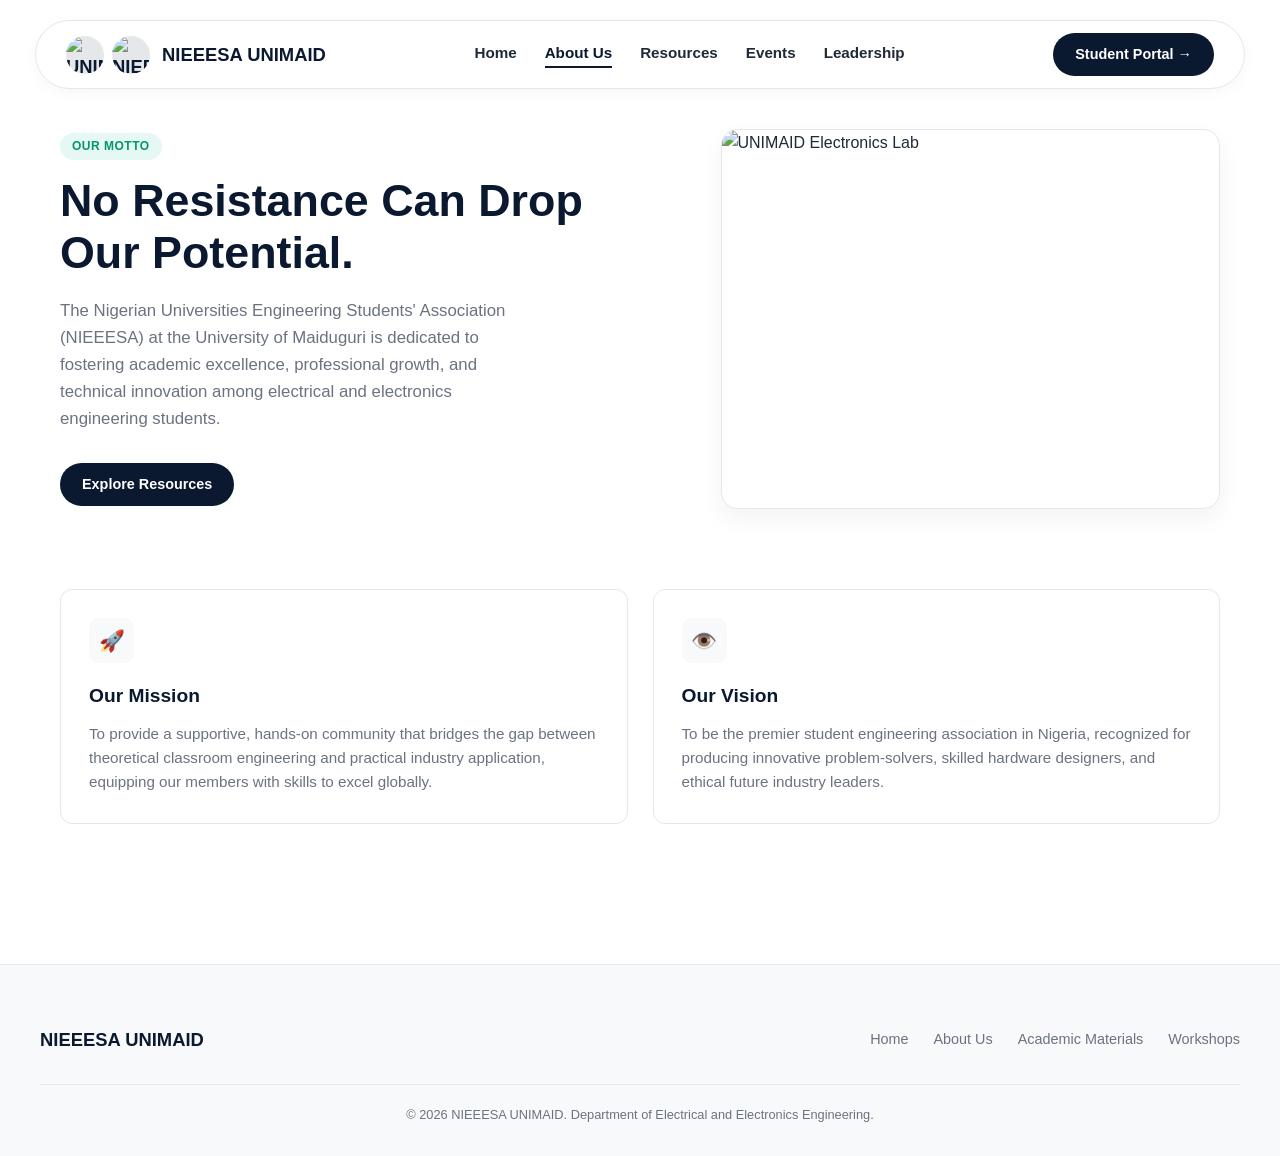
==== about.html @ d0c36ee3 "First commit - NIEEESA UNIMAID website" ====
<!DOCTYPE html>
<html lang="en">
<head>
    <meta charset="UTF-8">
    <meta name="viewport" content="width=device-width, initial-scale=1.0">
    <title>About Us | NIEEESA UNIMAID</title>
    <link rel="stylesheet" href="style.css">
</head>
<body>

    <!-- Navigation Bar -->
    <div class="navbar-wrapper">
        <nav class="navbar">
            <a href="index.html" class="nav-brand">
                <div style="display: flex; align-items: center; gap: 8px;">
                    <img src="images/unimaid_logo.png" alt="UNIMAID Crest" style="height: 38px; width: 38px; object-fit: contain;">
                    <img src="images/nieesa_logo.png" alt="NIEEE Logo" style="height: 38px; width: 38px; object-fit: contain;">
                </div>
                <span>NIEEESA UNIMAID</span>
            </a>
            <div class="nav-links">
                <a href="index.html">Home</a>
                <a href="about.html" class="active">About Us</a>
                <a href="resources.html">Resources</a>
                <a href="events.html">Events</a>
                <a href="leadership.html">Leadership</a>
            </div>
            <a href="#" class="btn-primary">Student Portal →</a>
            <div class="hamburger">☰</div>
        </nav>
    </div>

    <!-- About Hero -->
    <section class="hero" style="margin-top: 40px;">
        <div class="hero-text">
            <span class="badge-tag">OUR MOTTO</span>
            <h1 style="font-size: 2.8rem;">No Resistance Can Drop Our Potential.</h1>
            <p>The Nigerian Universities Engineering Students' Association (NIEEESA) at the University of Maiduguri is dedicated to fostering academic excellence, professional growth, and technical innovation among electrical and electronics engineering students.</p>
            <div class="hero-buttons">
                <a href="resources.html" class="btn-primary">Explore Resources</a>
            </div>
        </div>

        <div style="height: 380px; border-radius: 16px; overflow: hidden; border: 1px solid var(--border-color); box-shadow: 0 10px 25px rgba(0,0,0,0.05);">
            <img src="images/about_lab.jpg" alt="UNIMAID Electronics Lab" style="width: 100%; height: 100%; object-fit: cover;">
        </div>
    </section>

    <!-- Mission & Vision Cards -->
    <section class="section" style="padding-top: 20px;">
        <div class="grid-2">
            <div class="card">
                <div class="card-icon">🚀</div>
                <h4>Our Mission</h4>
                <p>To provide a supportive, hands-on community that bridges the gap between theoretical classroom engineering and practical industry application, equipping our members with skills to excel globally.</p>
            </div>
            <div class="card">
                <div class="card-icon">👁️</div>
                <h4>Our Vision</h4>
                <p>To be the premier student engineering association in Nigeria, recognized for producing innovative problem-solvers, skilled hardware designers, and ethical future industry leaders.</p>
            </div>
        </div>
    </section>

    <!-- Footer -->
    <footer class="footer">
        <div class="footer-content">
            <div class="nav-brand">NIEEESA UNIMAID</div>
            <div class="footer-links">
                <a href="index.html">Home</a>
                <a href="about.html">About Us</a>
                <a href="resources.html">Academic Materials</a>
                <a href="events.html">Workshops</a>
            </div>
        </div>
        <div class="footer-bottom">&copy; 2026 NIEEESA UNIMAID. Department of Electrical and Electronics Engineering.</div>
    </footer>

</body>
</html>
---- style.css ----
/* ==========================================
   NIEEESA UNIMAID - MASTER STYLESHEET
   ========================================== */

* {
    margin: 0;
    padding: 0;
    box-sizing: border-box;
    font-family: 'Segoe UI', -apple-system, BlinkMacSystemFont, Roboto, sans-serif;
}

:root {
    --navy: #0A192F;
    --navy-light: #112A4F;
    --green-accent: #10B981;
    --green-bg: #E6F8F3;
    --bg-light: #F8F9FA;
    --bg-card: #FFFFFF;
    --text-main: #1F2937;
    --text-muted: #6B7280;
    --border-color: #E5E7EB;
}

body {
    background-color: #FFFFFF;
    color: var(--text-main);
    line-height: 1.6;
}

a {
    text-decoration: none;
    color: inherit;
}

/* --- NAVIGATION BAR --- */
.navbar-wrapper {
    padding: 20px 20px 0 20px;
    max-width: 1250px;
    margin: 0 auto;
}

.navbar {
    display: flex;
    justify-content: space-between;
    align-items: center;
    padding: 12px 30px;
    background-color: var(--bg-card);
    border: 1px solid var(--border-color);
    border-radius: 50px;
    box-shadow: 0 4px 15px rgba(0, 0, 0, 0.03);
}

.nav-brand {
    display: flex;
    align-items: center;
    gap: 12px;
    font-weight: 800;
    font-size: 1.15rem;
    color: var(--navy);
}

.nav-brand img {
    height: 38px;
    width: 38px;
    border-radius: 50%;
    object-fit: cover;
    background: #E5E7EB;
}

.nav-links {
    display: flex;
    gap: 28px;
    font-weight: 600;
    font-size: 0.95rem;
}

.nav-links a {
    color: var(--text-main);
    transition: color 0.2s ease;
}

.nav-links a:hover, .nav-links a.active {
    color: var(--navy);
    border-bottom: 2px solid var(--navy);
}

.btn-primary {
    background-color: var(--navy);
    color: #FFFFFF;
    padding: 10px 22px;
    border-radius: 25px;
    font-weight: 600;
    font-size: 0.9rem;
    transition: background 0.3s ease;
    display: inline-flex;
    align-items: center;
    gap: 8px;
}

.btn-primary:hover {
    background-color: var(--navy-light);
}

.btn-outline {
    background-color: transparent;
    color: var(--navy);
    border: 1.5px solid var(--navy);
    padding: 10px 22px;
    border-radius: 25px;
    font-weight: 600;
    font-size: 0.9rem;
    transition: all 0.3s ease;
}

.btn-outline:hover {
    background-color: var(--navy);
    color: #FFFFFF;
}

.hamburger {
    display: none;
    font-size: 1.6rem;
    cursor: pointer;
    color: var(--navy);
}

/* --- HERO SECTION --- */
.hero {
    max-width: 1200px;
    margin: 60px auto;
    padding: 0 20px;
    display: grid;
    grid-template-columns: 1.1fr 0.9fr;
    gap: 50px;
    align-items: center;
}

.badge-tag {
    display: inline-block;
    background-color: var(--green-bg);
    color: #059669;
    font-size: 0.75rem;
    font-weight: 700;
    padding: 4px 12px;
    border-radius: 20px;
    text-transform: uppercase;
    letter-spacing: 0.5px;
    margin-bottom: 15px;
}

.hero h1 {
    font-size: 3.2rem;
    color: var(--navy);
    line-height: 1.15;
    font-weight: 800;
    margin-bottom: 20px;
}

.hero p {
    color: var(--text-muted);
    font-size: 1.05rem;
    margin-bottom: 30px;
    max-width: 480px;
}

.member-count {
    border-left: 3px solid var(--green-accent);
    padding-left: 15px;
    margin-bottom: 30px;
}

.member-count h3 {
    font-size: 1.8rem;
    color: var(--navy);
    font-weight: 800;
}

.member-count span {
    font-size: 0.9rem;
    color: var(--text-muted);
}

.hero-buttons {
    display: flex;
    gap: 15px;
}

.hero-visual {
    position: relative;
    height: 440px;
}

.hero-img-main {
    width: 85%;
    height: 360px;
    background: #D1D5DB;
    border-radius: 16px;
    position: absolute;
    right: 0;
    top: 0;
    overflow: hidden;
}

.hero-img-sub {
    width: 60%;
    height: 200px;
    background: #9CA3AF;
    border-radius: 16px;
    position: absolute;
    left: 0;
    bottom: 0;
    border: 6px solid #FFFFFF;
    box-shadow: 0 10px 25px rgba(0,0,0,0.1);
    overflow: hidden;
}

.hero-visual img {
    width: 100%;
    height: 100%;
    object-fit: cover;
}

/* --- SECTION HEADERS & GRIDS --- */
.section {
    padding: 80px 20px;
    max-width: 1200px;
    margin: 0 auto;
}

.section-bg {
    background-color: var(--bg-light);
    width: 100%;
}

.section-title {
    font-size: 2rem;
    color: var(--navy);
    font-weight: 800;
    margin-bottom: 10px;
}

.section-subtitle {
    color: var(--text-muted);
    margin-bottom: 40px;
}

.grid-3 {
    display: grid;
    grid-template-columns: repeat(3, 1fr);
    gap: 25px;
}

.grid-2 {
    display: grid;
    grid-template-columns: repeat(2, 1fr);
    gap: 25px;
}

/* --- CARDS (INITIATIVES / EVENTS / NEWS) --- */
.card {
    background: var(--bg-card);
    border: 1px solid var(--border-color);
    border-radius: 12px;
    padding: 28px;
    transition: transform 0.2s ease, box-shadow 0.2s ease;
}

.card:hover {
    transform: translateY(-4px);
    box-shadow: 0 12px 24px rgba(0, 0, 0, 0.06);
}

.card-icon {
    width: 45px;
    height: 45px;
    background-color: var(--bg-light);
    border-radius: 10px;
    display: flex;
    align-items: center;
    justify-content: center;
    font-size: 1.3rem;
    margin-bottom: 18px;
    color: var(--navy);
}

.card h4 {
    font-size: 1.2rem;
    color: var(--navy);
    margin-bottom: 10px;
}

.card p {
    color: var(--text-muted);
    font-size: 0.95rem;
}

/* --- LEADERSHIP PROFILES --- */
.leadership-grid-top {
    display: flex;
    justify-content: center;
    gap: 40px;
    margin-bottom: 30px;
}

.leadership-grid-bottom {
    display: grid;
    grid-template-columns: repeat(3, 1fr);
    gap: 25px;
    max-width: 950px;
    margin: 0 auto;
}

.leader-card {
    background: #FFFFFF;
    border: 1px solid var(--border-color);
    border-radius: 12px;
    padding: 30px 20px;
    text-align: center;
}

.leader-avatar {
    width: 80px;
    height: 80px;
    background-color: #E5E7EB;
    border-radius: 50%;
    margin: 0 auto 15px auto;
    display: flex;
    align-items: center;
    justify-content: center;
    color: var(--navy);
    font-size: 1.5rem;
}

.leader-card h4 {
    color: var(--navy);
    font-size: 1.1rem;
    margin-bottom: 4px;
}

.leader-card span {
    font-size: 0.75rem;
    color: var(--text-muted);
    font-weight: 700;
    letter-spacing: 1px;
    text-transform: uppercase;
}

/* --- FAQ ACCORDION --- */
.faq-container {
    max-width: 800px;
    margin: 0 auto;
}

.faq-item {
    border-bottom: 1px solid var(--border-color);
    padding: 20px 0;
}

.faq-question {
    display: flex;
    justify-content: space-between;
    align-items: center;
    cursor: pointer;
    font-weight: 600;
    color: var(--navy);
}

.faq-answer {
    display: none;
    padding-top: 12px;
    color: var(--text-muted);
    font-size: 0.95rem;
}

/* --- FOOTER --- */
.footer {
    background-color: var(--bg-light);
    border-top: 1px solid var(--border-color);
    padding: 60px 20px 30px 20px;
    margin-top: 60px;
}

.footer-content {
    max-width: 1200px;
    margin: 0 auto;
    display: flex;
    justify-content: space-between;
    align-items: center;
    flex-wrap: wrap;
    gap: 20px;
}

.footer-links {
    display: flex;
    gap: 25px;
    font-size: 0.9rem;
    color: var(--text-muted);
}

.footer-bottom {
    max-width: 1200px;
    margin: 30px auto 0 auto;
    padding-top: 20px;
    border-top: 1px solid #E5E7EB;
    font-size: 0.8rem;
    color: var(--text-muted);
    text-align: center;
}

/* ==========================================
   MOBILE RESPONSIVENESS (< 768px)
   ========================================== */
@media (max-width: 768px) {
    .navbar {
        border-radius: 12px;
        padding: 15px 20px;
    }
    
    .nav-links, .navbar .btn-primary {
        display: none;
    }
    
    .hamburger {
        display: block;
    }

    .hero {
        grid-template-columns: 1fr;
        margin: 30px auto;
        text-align: left;
    }

    .hero h1 {
        font-size: 2.3rem;
    }

    .hero-visual {
        height: 300px;
        margin-top: 20px;
    }

    .hero-img-main, .hero-img-sub {
        position: static;
        width: 100%;
        height: 220px;
        margin-bottom: 15px;
    }

    .hero-img-sub {
        display: none; /* Hide overlapping image on small screens for clean layout */
    }

    .grid-3, .grid-2, .leadership-grid-top, .leadership-grid-bottom {
        grid-template-columns: 1fr;
        flex-direction: column;
        gap: 15px;
    }

    .footer-content {
        flex-direction: column;
        text-align: center;
    }

    .footer-links {
        flex-wrap: wrap;
        justify-content: center;
    }
}
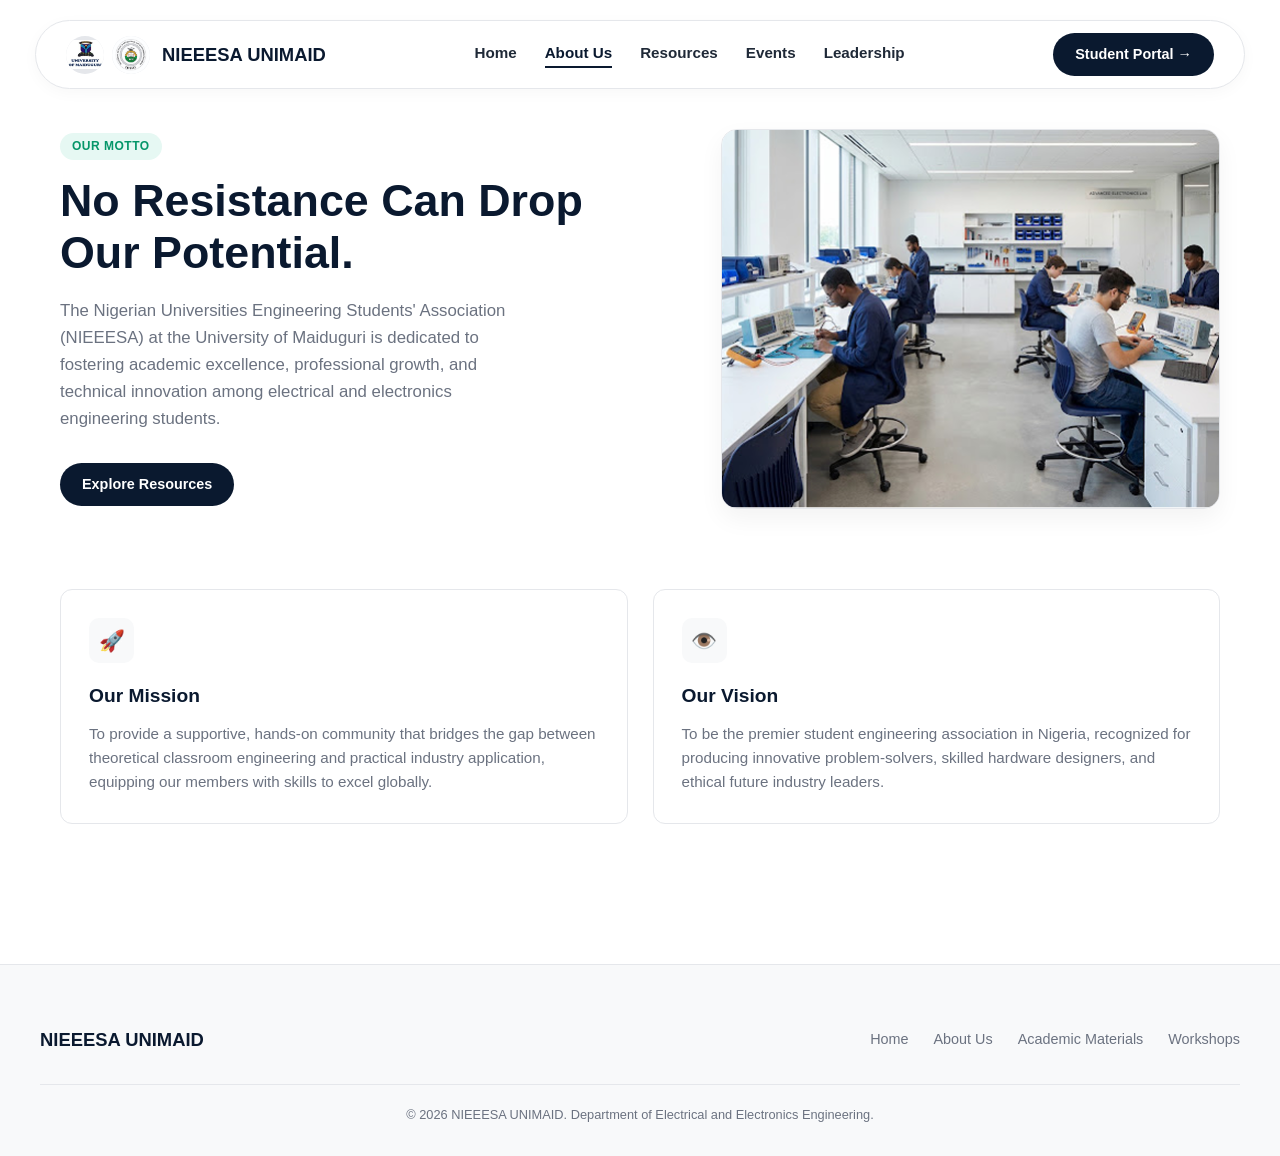
==== commit 41eb691b: "Fix active nav links and about_lab png extension" ====
--- a/about.html
+++ b/about.html
@@ -13,8 +13,8 @@
         <nav class="navbar">
             <a href="index.html" class="nav-brand">
                 <div style="display: flex; align-items: center; gap: 8px;">
-                    <img src="images/unimaid_logo.png" alt="UNIMAID Crest" style="height: 38px; width: 38px; object-fit: contain;">
-                    <img src="images/nieesa_logo.png" alt="NIEEE Logo" style="height: 38px; width: 38px; object-fit: contain;">
+                    <img src="images/unimaid_logo.jpg" alt="UNIMAID Crest" style="height: 38px; width: 38px; object-fit: contain;">
+                    <img src="images/nieesa_logo.jpg" alt="NIEEE Logo" style="height: 38px; width: 38px; object-fit: contain;">
                 </div>
                 <span>NIEEESA UNIMAID</span>
             </a>
@@ -42,7 +42,7 @@
         </div>
 
         <div style="height: 380px; border-radius: 16px; overflow: hidden; border: 1px solid var(--border-color); box-shadow: 0 10px 25px rgba(0,0,0,0.05);">
-            <img src="images/about_lab.jpg" alt="UNIMAID Electronics Lab" style="width: 100%; height: 100%; object-fit: cover;">
+            <img src="images/about_lab.png" alt="UNIMAID Electronics Lab" style="width: 100%; height: 100%; object-fit: cover;">
         </div>
     </section>
 
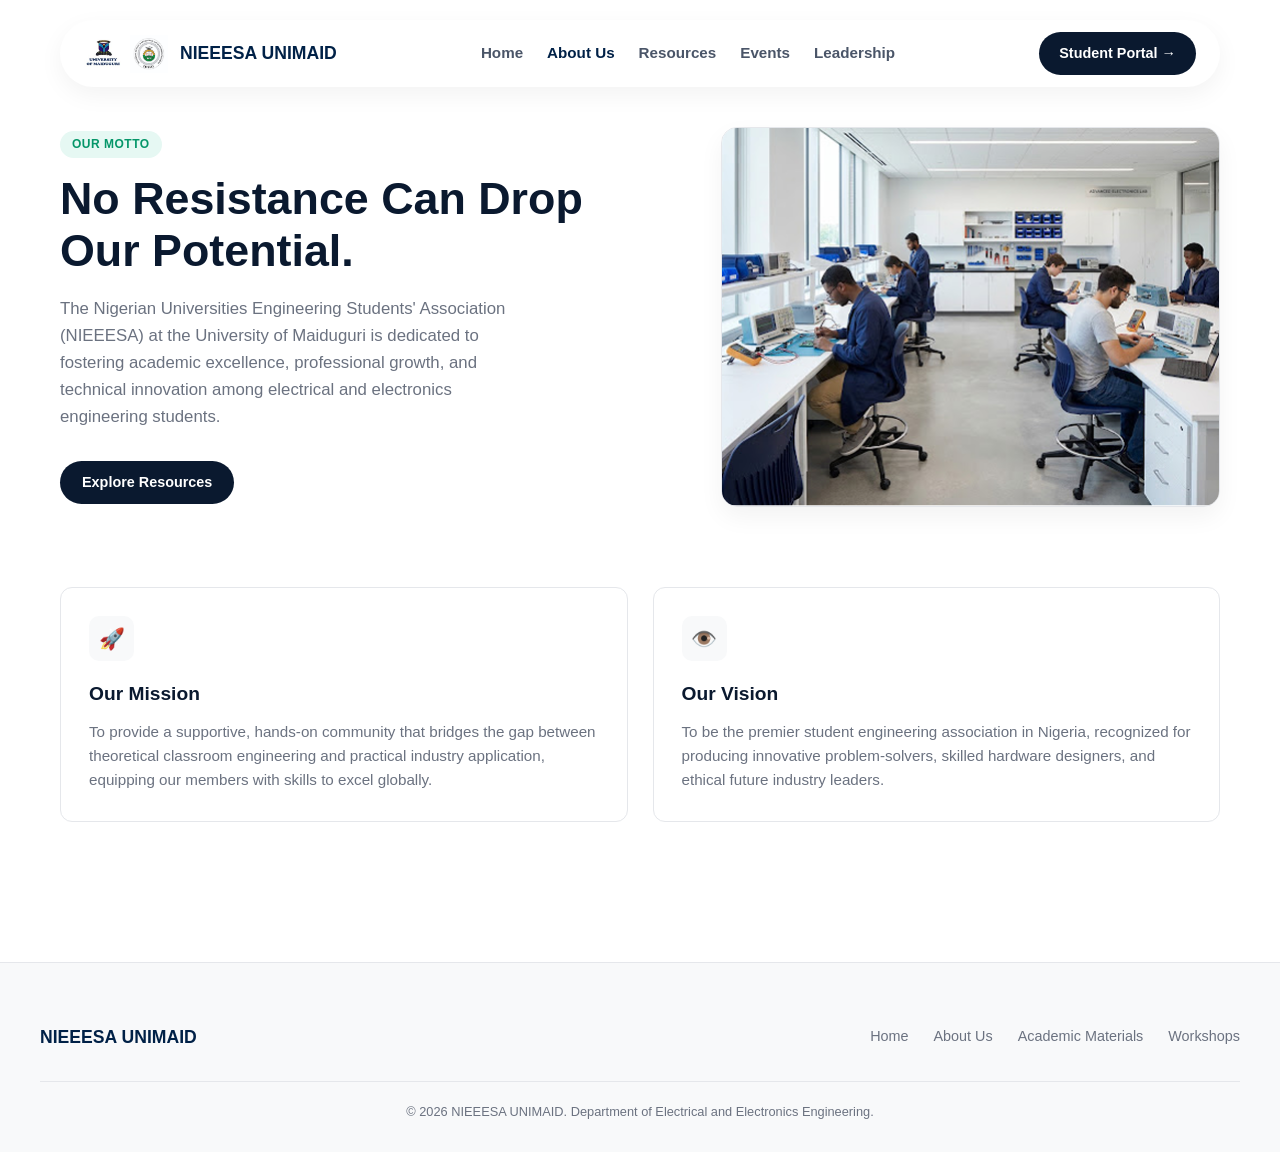
==== commit 1dc3b852: "Fixed desktop navbar squish, mobile portal button, and infinite scroll" ====
--- a/about.html
+++ b/about.html
@@ -24,8 +24,9 @@
                 <a href="resources.html">Resources</a>
                 <a href="events.html">Events</a>
                 <a href="leadership.html">Leadership</a>
+                <a href="login.html" class="mobile-portal-link">Student Portal →</a>
             </div>
-            <a href="#" class="btn-primary">Student Portal →</a>
+            <a href="login.html" class="btn-primary desktop-portal-btn">Student Portal →</a>
             <div class="hamburger">☰</div>
         </nav>
     </div>
@@ -75,6 +76,7 @@
         </div>
         <div class="footer-bottom">&copy; 2026 NIEEESA UNIMAID. Department of Electrical and Electronics Engineering.</div>
     </footer>
-
+<!-- Load JavaScript for Mobile Hamburger Menu -->
+    <script src="script.js"></script>
 </body>
 </html>
--- a/style.css
+++ b/style.css
@@ -1,7 +1,30 @@
 /* ==========================================
    NIEEESA UNIMAID - MASTER STYLESHEET
    ========================================== */
-
+/* =========================================
+   GLOBAL VIEWPORT & OVERFLOW LOCK
+   ========================================= */
+html, body {
+    margin: 0 !important;
+    padding: 0 !important;
+    width: 100% !important;
+    max-width: 100% !important;
+    overflow-x: hidden !important; /* Stops horizontal wobbling and side-scrolling */
+    position: relative;
+}
+
+/* Ensure the page ends exactly where the footer ends */
+body {
+    min-height: 100vh;
+    display: flex;
+    flex-direction: column;
+}
+
+.footer,
+footer {
+    margin-top: auto; /* Automatically pushes footer to the bottom of short pages */
+    margin-bottom: 0 !important; /* Prevents stray white space below copyright text */
+}
 * {
     margin: 0;
     padding: 0;
@@ -32,58 +55,75 @@
     color: inherit;
 }
 
-/* --- NAVIGATION BAR --- */
+/* =========================================
+   2. LAPTOP / DESKTOP NAVIGATION BAR
+   ========================================= */
 .navbar-wrapper {
-    padding: 20px 20px 0 20px;
-    max-width: 1250px;
-    margin: 0 auto;
+    width: 100%;
+    max-width: 1200px;
+    margin: 20px auto 0 auto;
+    padding: 0 20px;
+    box-sizing: border-box;
 }
 
 .navbar {
     display: flex;
+    align-items: center;
     justify-content: space-between;
-    align-items: center;
-    padding: 12px 30px;
-    background-color: var(--bg-card);
-    border: 1px solid var(--border-color);
+    gap: 20px; /* Forces breathing room between Logo, Links, and Button */
+    background: #ffffff;
+    padding: 12px 24px;
     border-radius: 50px;
-    box-shadow: 0 4px 15px rgba(0, 0, 0, 0.03);
+    box-shadow: 0 8px 25px rgba(0, 0, 0, 0.05);
+    width: 100%;
+    box-sizing: border-box;
+    position: relative;
 }
 
 .nav-brand {
     display: flex;
     align-items: center;
     gap: 12px;
+    text-decoration: none;
+    color: #002147;
     font-weight: 800;
-    font-size: 1.15rem;
-    color: var(--navy);
-}
-
-.nav-brand img {
-    height: 38px;
-    width: 38px;
-    border-radius: 50%;
-    object-fit: cover;
-    background: #E5E7EB;
+    font-size: 1.1rem;
+    white-space: nowrap; /* Prevents logo text from wrapping or squishing */
 }
 
 .nav-links {
     display: flex;
-    gap: 28px;
+    align-items: center;
+    gap: 24px;
+    margin: 0 auto; /* Centers links neatly on laptop */
+}
+
+.nav-links a {
+    text-decoration: none;
+    color: #4a5568;
     font-weight: 600;
     font-size: 0.95rem;
-}
-
-.nav-links a {
-    color: var(--text-main);
     transition: color 0.2s ease;
-}
-
-.nav-links a:hover, .nav-links a.active {
-    color: var(--navy);
-    border-bottom: 2px solid var(--navy);
-}
-
+    white-space: nowrap;
+}
+
+.nav-links a:hover,
+.nav-links a.active {
+    color: #002147;
+    font-weight: 700;
+}
+
+/* Hide mobile-only portal link on laptop */
+.mobile-portal-link {
+    display: none !important;
+}
+/* Ensure the desktop button fits inside the pill container */
+.desktop-portal-btn {
+    white-space: nowrap;
+    padding: 10px 20px !important;
+    border-radius: 25px !important;
+    flex-shrink: 0; /* Prevents button from getting crushed */
+}
 .btn-primary {
     background-color: var(--navy);
     color: #FFFFFF;
@@ -406,7 +446,10 @@
     color: var(--text-muted);
     text-align: center;
 }
-
+/* Hide the mobile-only portal link on desktop screens */
+.mobile-portal-link {
+    display: none;
+}
 /* ==========================================
    MOBILE RESPONSIVENESS (< 768px)
    ========================================== */
@@ -465,4 +508,157 @@
         flex-wrap: wrap;
         justify-content: center;
     }
+   
+      /* =========================================
+       FEATURED EVENT MOBILE STACKING
+       ========================================= */
+    .featured-event-card {
+        grid-template-columns: 1fr !important; /* Forces 1 single column instead of 2 */
+        gap: 25px !important;
+        padding: 24px !important;
+    }
+
+    .featured-event-img {
+        height: 240px !important;
+        width: 100% !important;
+    }
+}
+
+/* =========================================
+   BULLETPROOF MOBILE HAMBURGER MENU
+   ========================================= */
+@media (max-width: 768px) {
+    /* Ensure the navbar parent allows dropdowns */
+    .navbar-wrapper,
+    .navbar {
+        position: relative !important;
+        overflow: visible !important;
+    }
+
+    .hamburger {
+        cursor: pointer;
+        user-select: none;
+        font-size: 1.8rem;
+        z-index: 10001; /* Stays above the open menu */
+    }
+
+    /* Hide menu by default on mobile */
+    .nav-links {
+        display: none;
+    }
+
+    /* When active, show solid white dropdown menu */
+    .nav-links.active {
+        display: flex !important;
+        flex-direction: column;
+        position: absolute;
+        top: 100%; /* Drops exactly below the bottom edge of the navbar */
+        left: 0;
+        width: 100%;
+        background-color: #ffffff !important;
+        box-shadow: 0 15px 30px rgba(0, 0, 0, 0.2) !important;
+        padding: 10px 0;
+        z-index: 10000 !important; /* Forces it above all hero banners and photos */
+    }
+
+    .nav-links.active a {
+        display: block;
+        padding: 14px 24px;
+        width: 100%;
+        text-align: center;
+        color: #002147 !important; /* Forces dark navy text so it is always visible */
+        font-weight: 600;
+        text-decoration: none;
+        border-bottom: 1px solid #f0f0f0;
+        box-sizing: border-box;
+    }
+
+    .nav-links.active a:hover,
+    .nav-links.active a.active {
+        background-color: #f4f7f9;
+        color: #0056b3 !important;
+    }
+    /* Hide the desktop top-right button on small phone screens */
+    .desktop-portal-btn {
+        display: none !important;
+    }
+
+    /* Show the Student Portal button neatly centered inside the dropdown */
+    .nav-links.active .mobile-portal-link {
+        display: block !important;
+        width: calc(100% - 40px) !important; /* Subtracts 40px so it fits inside the box */
+        margin: 15px auto 10px auto !important; /* Centers it with 20px breathing room on each side */
+        background-color: #002147 !important;
+        color: #ffffff !important;
+        font-weight: 700;
+        border-radius: 8px !important;
+        padding: 12px 20px !important;
+        text-align: center !important;
+        border-bottom: none !important; /* Removes the underline separator */
+    }
+    /* =========================================
+       MOBILE SCROLL & WHITE SPACE CLAMP
+       ========================================= */
+    html, body {
+        height: auto !important; /* Prevents mobile address bar height bugs */
+        min-height: 100% !important;
+        overflow-x: hidden !important;
+    }
+
+    /* Prevent any section from stretching the page boundaries */
+    .section,
+    .section-bg,
+    .navbar-wrapper,
+    main,
+    div {
+        max-width: 100% !important;
+        box-sizing: border-box !important;
+    }
+
+    /* Keep footer compact on mobile with zero bottom gap */
+    .footer,
+    footer {
+        padding-bottom: 25px !important;
+        margin-bottom: 0 !important;
+    }
+}
+/* =========================================
+   FEATURED EVENT CARD (DESKTOP & MOBILE)
+   ========================================= */
+/* Desktop Layout: 2 equal columns side-by-side */
+.featured-event-card {
+    display: grid;
+    grid-template-columns: 1fr 1fr;
+    gap: 40px;
+    align-items: center;
+    padding: 40px;
+}
+
+.featured-event-img {
+    height: 300px;
+    background: #D1D5DB;
+    border-radius: 12px;
+    overflow: hidden;
+    width: 100%;
+}
+
+.featured-event-img img {
+    width: 100%;
+    height: 100%;
+    object-fit: cover;
+    display: block;
+}
+
+/* Mobile Layout: Stack vertically (Text on top, Image full-width below) */
+@media (max-width: 768px) {
+    .featured-event-card {
+        grid-template-columns: 1fr !important;
+        gap: 25px !important;
+        padding: 24px !important;
+    }
+
+    .featured-event-img {
+        height: 240px !important;
+        width: 100% !important;
+    }
 }
